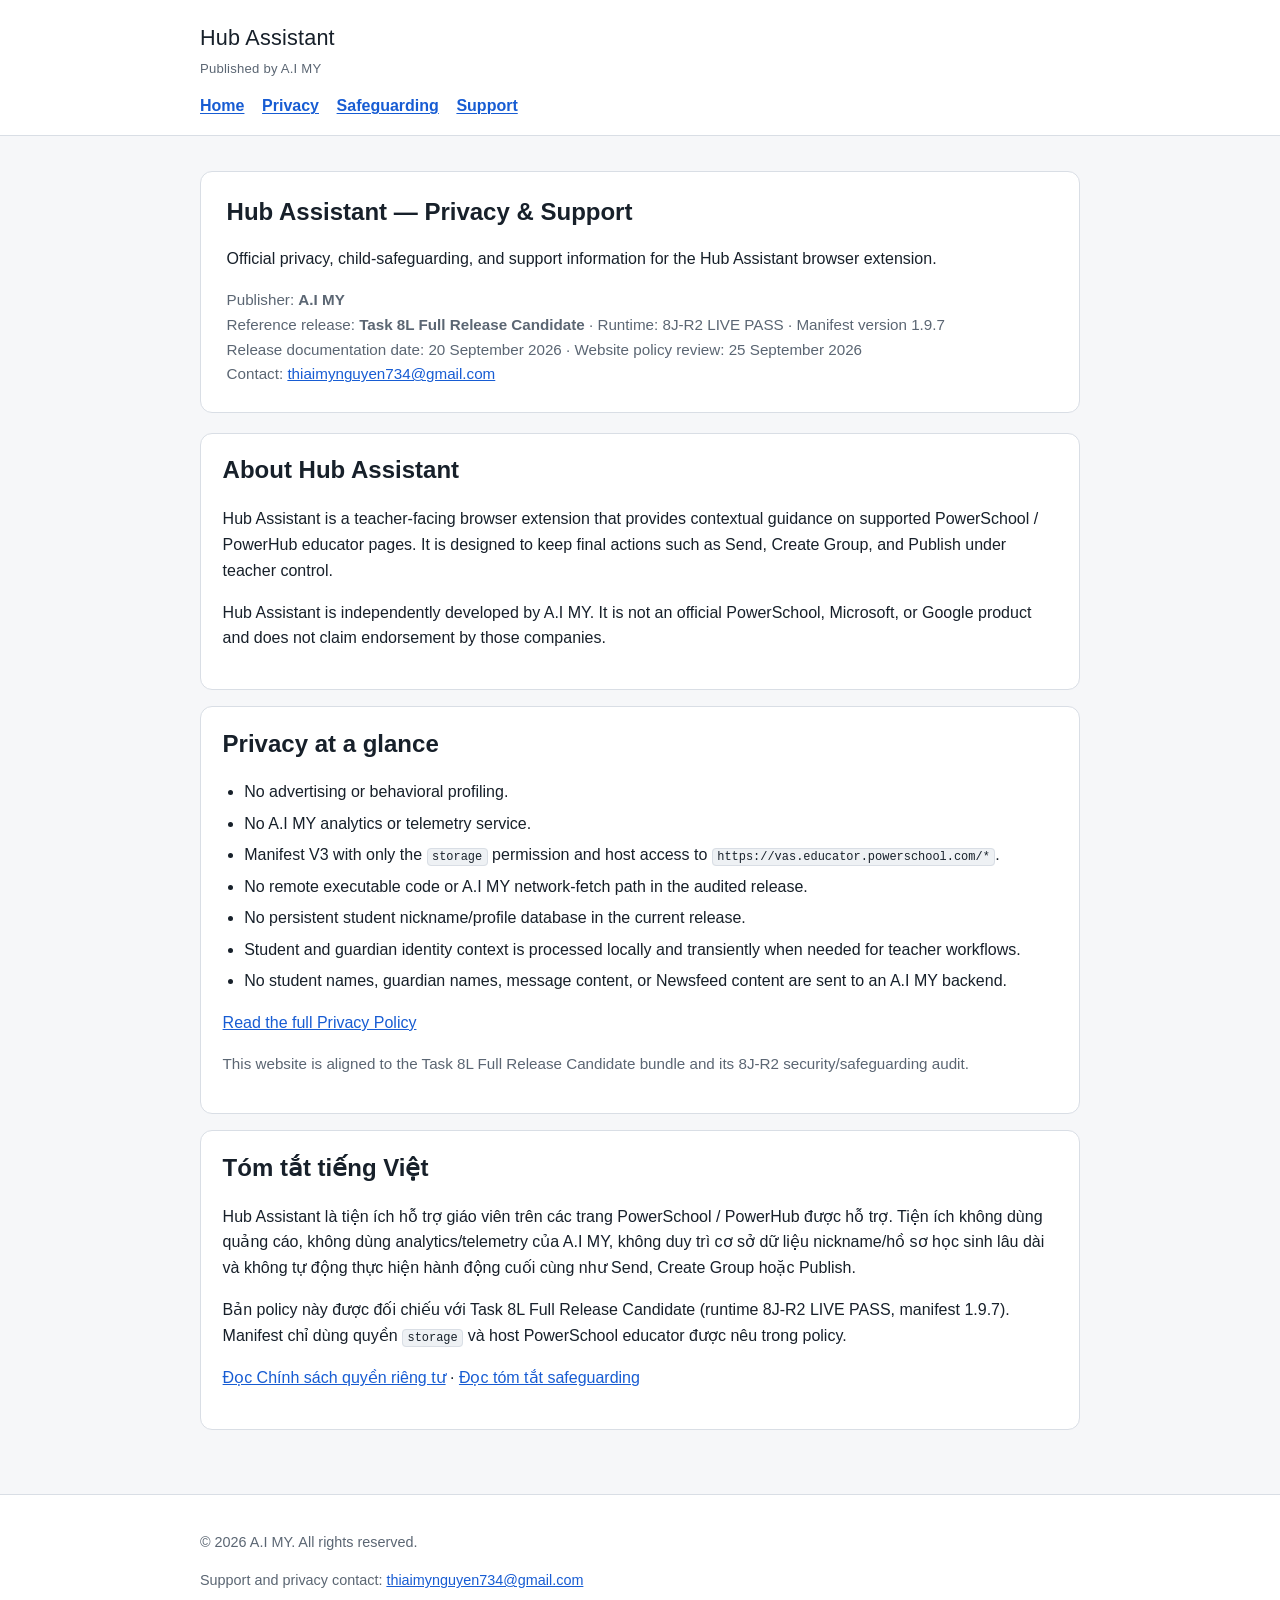
==== index.html @ 45eb82b2 "docs: sync policy website with Task 8L release" ====
<!doctype html>
<html lang="en">
<head>
  <meta charset="utf-8">
  <meta name="viewport" content="width=device-width, initial-scale=1">
  <meta name="description" content="Privacy, safeguarding, and support information for Hub Assistant by A.I MY.">
  <title>Hub Assistant — Privacy & Support</title>
  <link rel="stylesheet" href="styles.css">
</head>
<body>
<a class="skip-link" href="#content">Skip to content</a>
<header>
  <div class="header-inner">
    <p class="brand">Hub Assistant <small>Published by A.I MY</small></p>
    <nav aria-label="Primary navigation">
      <a href="index.html" aria-current="page">Home</a>
      <a href="privacy.html">Privacy</a>
      <a href="safeguarding.html">Safeguarding</a>
      <a href="support.html">Support</a>
    </nav>
  </div>
</header>
<main id="content">
  <section class="hero">
    <h1>Hub Assistant — Privacy & Support</h1>
    <p>Official privacy, child-safeguarding, and support information for the Hub Assistant browser extension.</p>
    <p class="meta">Publisher: <strong>A.I MY</strong><br>Reference release: <strong>Task 8L Full Release Candidate</strong> · Runtime: 8J-R2 LIVE PASS · Manifest version 1.9.7<br>Release documentation date: 20 September 2026 · Website policy review: 25 September 2026<br>Contact: <a href="mailto:thiaimynguyen734@gmail.com">thiaimynguyen734@gmail.com</a></p>
  </section>

  <section class="card">
    <h2>About Hub Assistant</h2>
    <p>Hub Assistant is a teacher-facing browser extension that provides contextual guidance on supported PowerSchool / PowerHub educator pages. It is designed to keep final actions such as Send, Create Group, and Publish under teacher control.</p>
    <p>Hub Assistant is independently developed by A.I MY. It is not an official PowerSchool, Microsoft, or Google product and does not claim endorsement by those companies.</p>
  </section>

  <section class="card">
    <h2>Privacy at a glance</h2>
    <ul>
      <li>No advertising or behavioral profiling.</li>
      <li>No A.I MY analytics or telemetry service.</li>
      <li>Manifest V3 with only the <code>storage</code> permission and host access to <code>https://vas.educator.powerschool.com/*</code>.</li>
      <li>No remote executable code or A.I MY network-fetch path in the audited release.</li>
      <li>No persistent student nickname/profile database in the current release.</li>
      <li>Student and guardian identity context is processed locally and transiently when needed for teacher workflows.</li>
      <li>No student names, guardian names, message content, or Newsfeed content are sent to an A.I MY backend.</li>
    </ul>
    <p><a href="privacy.html">Read the full Privacy Policy</a></p>
    <p class="meta">This website is aligned to the Task 8L Full Release Candidate bundle and its 8J-R2 security/safeguarding audit.</p>
  </section>

  <section class="card" lang="vi">
    <h2>Tóm tắt tiếng Việt</h2>
    <p>Hub Assistant là tiện ích hỗ trợ giáo viên trên các trang PowerSchool / PowerHub được hỗ trợ. Tiện ích không dùng quảng cáo, không dùng analytics/telemetry của A.I MY, không duy trì cơ sở dữ liệu nickname/hồ sơ học sinh lâu dài và không tự động thực hiện hành động cuối cùng như Send, Create Group hoặc Publish.</p>
    <p>Bản policy này được đối chiếu với Task 8L Full Release Candidate (runtime 8J-R2 LIVE PASS, manifest 1.9.7). Manifest chỉ dùng quyền <code>storage</code> và host PowerSchool educator được nêu trong policy.</p>
    <p><a href="privacy.html#vi">Đọc Chính sách quyền riêng tư</a> · <a href="safeguarding.html#vi">Đọc tóm tắt safeguarding</a></p>
  </section>
</main>
<footer>
  <div class="footer-inner">
    <p>© 2026 A.I MY. All rights reserved.</p>
    <p>Support and privacy contact: <a href="mailto:thiaimynguyen734@gmail.com">thiaimynguyen734@gmail.com</a></p>
  </div>
</footer>
</body>
</html>
---- styles.css ----
:root {
  color-scheme: light;
  --bg: #f6f7f9;
  --surface: #ffffff;
  --text: #17202a;
  --muted: #5b6673;
  --border: #d9dee5;
  --accent: #175cd3;
  --accent-strong: #0f4db7;
  --notice: #f7f8fa;
  --max: 880px;
}

* { box-sizing: border-box; }

html { scroll-behavior: smooth; }

body {
  margin: 0;
  font-family: Arial, Helvetica, sans-serif;
  background: var(--bg);
  color: var(--text);
  line-height: 1.62;
}

.skip-link {
  position: absolute;
  left: -9999px;
  top: 0;
  background: var(--surface);
  color: var(--accent);
  padding: .75rem 1rem;
  z-index: 10;
}

.skip-link:focus { left: 1rem; top: 1rem; }

header {
  background: var(--surface);
  border-bottom: 1px solid var(--border);
}

.header-inner,
main,
footer .footer-inner {
  width: min(var(--max), calc(100% - 2rem));
  margin: 0 auto;
}

.header-inner { padding: 1.3rem 0 1rem; }

.brand {
  margin: 0;
  font-size: 1.35rem;
  letter-spacing: .01em;
}

.brand small {
  display: block;
  margin-top: .15rem;
  color: var(--muted);
  font-size: .82rem;
  font-weight: 400;
}

nav {
  display: flex;
  flex-wrap: wrap;
  gap: .85rem 1.1rem;
  margin-top: .85rem;
}

nav a, a { color: var(--accent); }
nav a:hover, a:hover { color: var(--accent-strong); }
nav a { font-weight: 600; text-decoration-thickness: .08em; text-underline-offset: .15em; }

main { padding: 2.2rem 0 3rem; }

.hero,
.card,
.notice {
  background: var(--surface);
  border: 1px solid var(--border);
  border-radius: 12px;
}

.hero { padding: 1.6rem; margin-bottom: 1.2rem; }
.hero h1 { margin-top: 0; line-height: 1.2; }
.hero p:last-child { margin-bottom: 0; }

.card { padding: 1.35rem; margin: 1rem 0; }
.card h2, .card h3 { margin-top: 0; }

.notice {
  padding: 1rem 1.1rem;
  margin: 1rem 0;
  background: var(--notice);
}

.meta {
  color: var(--muted);
  font-size: .95rem;
}

h1, h2, h3 { line-height: 1.28; }
h2 { margin-top: 2rem; }
code {
  background: #eef1f4;
  border: 1px solid var(--border);
  border-radius: 4px;
  padding: .08rem .28rem;
  font-size: .92em;
}

ul, ol { padding-left: 1.35rem; }
li + li { margin-top: .35rem; }

.lang-jump {
  display: flex;
  gap: .75rem;
  flex-wrap: wrap;
  margin: .8rem 0 0;
}

.lang-jump a {
  border: 1px solid var(--border);
  border-radius: 999px;
  padding: .35rem .7rem;
  text-decoration: none;
  background: var(--surface);
}

footer {
  border-top: 1px solid var(--border);
  background: var(--surface);
}

.footer-inner {
  padding: 1.4rem 0 2rem;
  color: var(--muted);
  font-size: .9rem;
}

address { font-style: normal; }

@media (max-width: 600px) {
  main { padding-top: 1.35rem; }
  .hero, .card { padding: 1rem; }
  nav { gap: .55rem .8rem; }
}

@media (prefers-reduced-motion: reduce) {
  html { scroll-behavior: auto; }
}
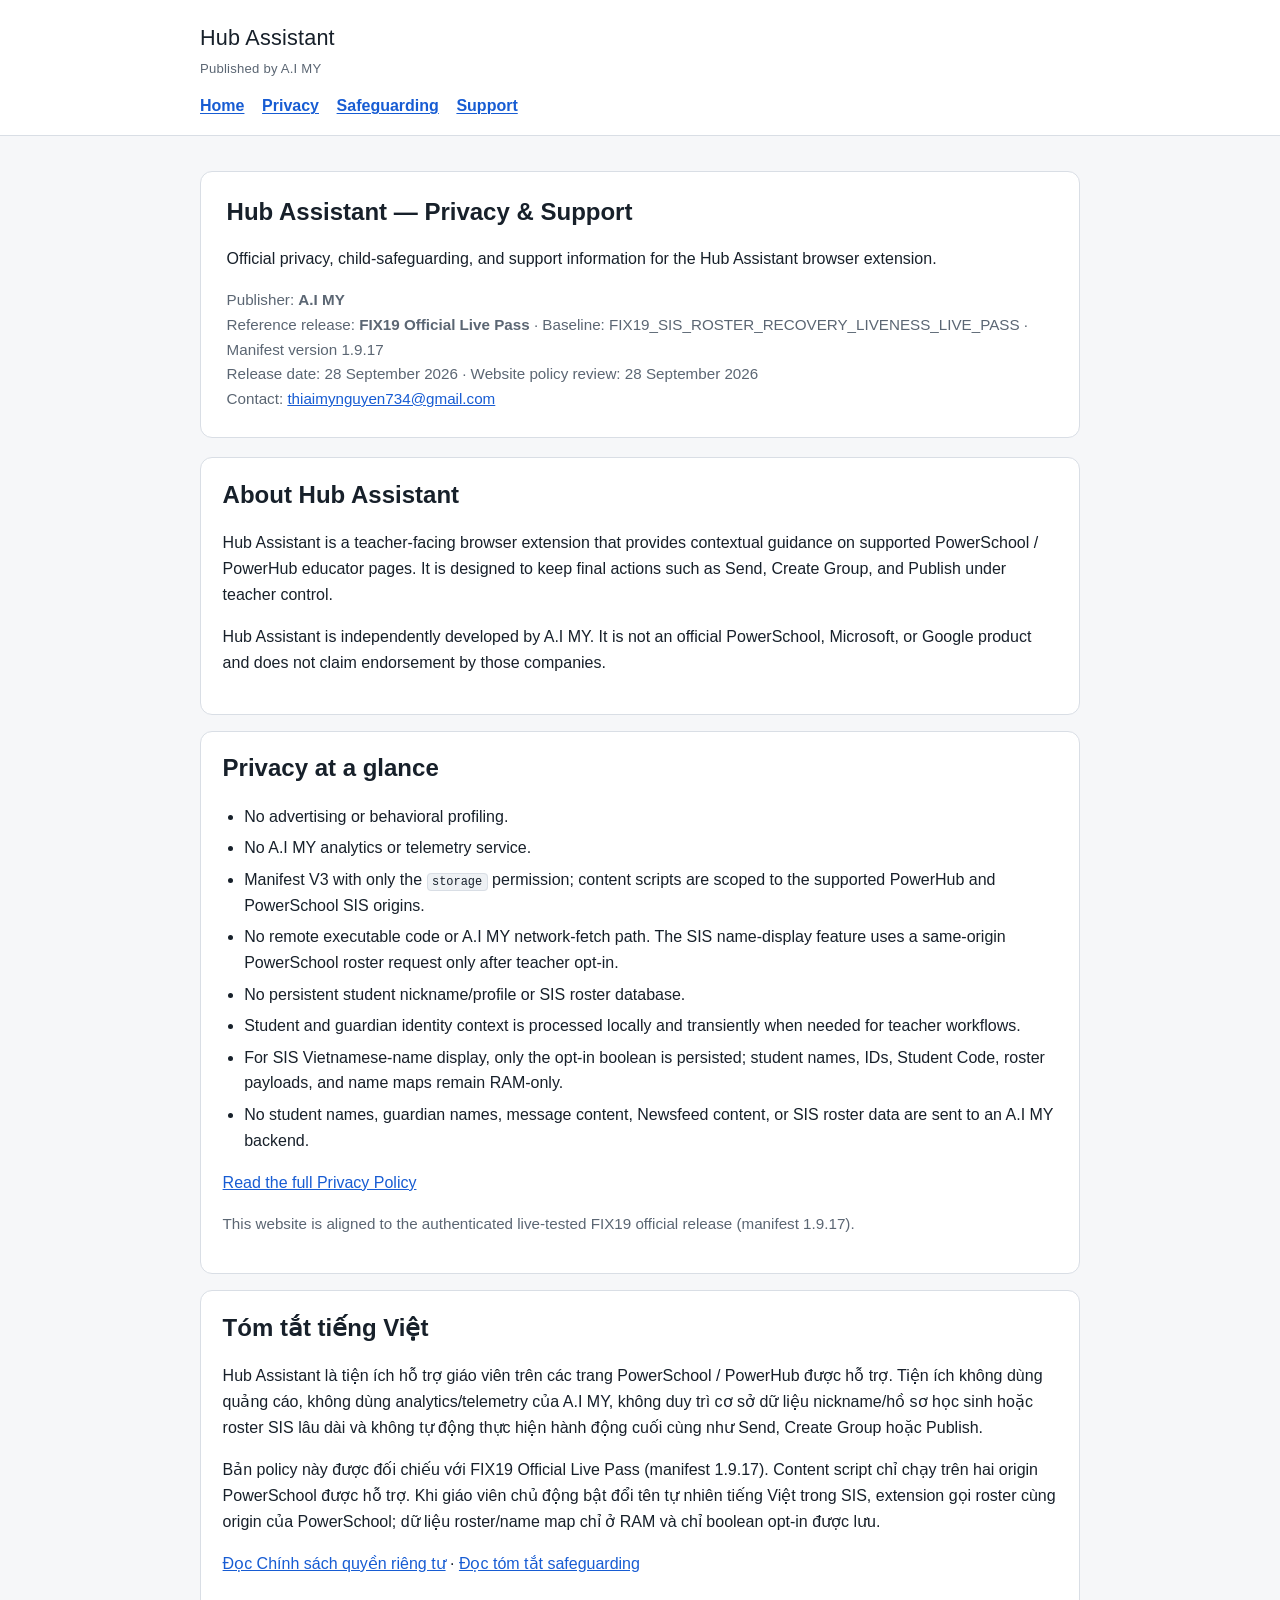
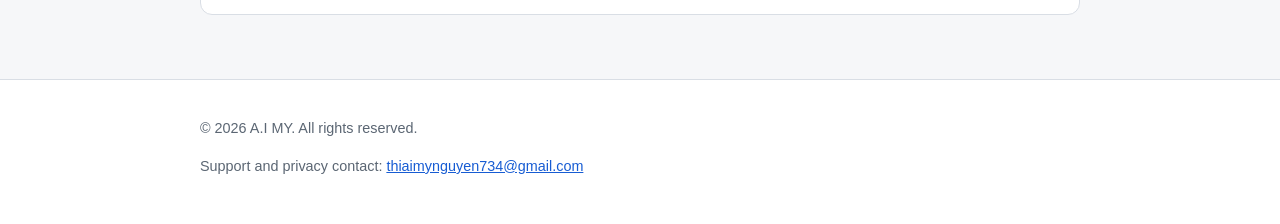
==== commit 5187b031: "docs: sync privacy site with official FIX19 release" ====
--- a/index.html
+++ b/index.html
@@ -24,7 +24,7 @@
   <section class="hero">
     <h1>Hub Assistant — Privacy & Support</h1>
     <p>Official privacy, child-safeguarding, and support information for the Hub Assistant browser extension.</p>
-    <p class="meta">Publisher: <strong>A.I MY</strong><br>Reference release: <strong>Task 8L Full Release Candidate</strong> · Runtime: 8J-R2 LIVE PASS · Manifest version 1.9.7<br>Release documentation date: 20 September 2026 · Website policy review: 25 September 2026<br>Contact: <a href="mailto:thiaimynguyen734@gmail.com">thiaimynguyen734@gmail.com</a></p>
+    <p class="meta">Publisher: <strong>A.I MY</strong><br>Reference release: <strong>FIX19 Official Live Pass</strong> · Baseline: FIX19_SIS_ROSTER_RECOVERY_LIVENESS_LIVE_PASS · Manifest version 1.9.17<br>Release date: 28 September 2026 · Website policy review: 28 September 2026<br>Contact: <a href="mailto:thiaimynguyen734@gmail.com">thiaimynguyen734@gmail.com</a></p>
   </section>
 
   <section class="card">
@@ -38,20 +38,21 @@
     <ul>
       <li>No advertising or behavioral profiling.</li>
       <li>No A.I MY analytics or telemetry service.</li>
-      <li>Manifest V3 with only the <code>storage</code> permission and host access to <code>https://vas.educator.powerschool.com/*</code>.</li>
-      <li>No remote executable code or A.I MY network-fetch path in the audited release.</li>
-      <li>No persistent student nickname/profile database in the current release.</li>
+      <li>Manifest V3 with only the <code>storage</code> permission; content scripts are scoped to the supported PowerHub and PowerSchool SIS origins.</li>
+      <li>No remote executable code or A.I MY network-fetch path. The SIS name-display feature uses a same-origin PowerSchool roster request only after teacher opt-in.</li>
+      <li>No persistent student nickname/profile or SIS roster database.</li>
       <li>Student and guardian identity context is processed locally and transiently when needed for teacher workflows.</li>
-      <li>No student names, guardian names, message content, or Newsfeed content are sent to an A.I MY backend.</li>
+      <li>For SIS Vietnamese-name display, only the opt-in boolean is persisted; student names, IDs, Student Code, roster payloads, and name maps remain RAM-only.</li>
+      <li>No student names, guardian names, message content, Newsfeed content, or SIS roster data are sent to an A.I MY backend.</li>
     </ul>
     <p><a href="privacy.html">Read the full Privacy Policy</a></p>
-    <p class="meta">This website is aligned to the Task 8L Full Release Candidate bundle and its 8J-R2 security/safeguarding audit.</p>
+    <p class="meta">This website is aligned to the authenticated live-tested FIX19 official release (manifest 1.9.17).</p>
   </section>
 
   <section class="card" lang="vi">
     <h2>Tóm tắt tiếng Việt</h2>
-    <p>Hub Assistant là tiện ích hỗ trợ giáo viên trên các trang PowerSchool / PowerHub được hỗ trợ. Tiện ích không dùng quảng cáo, không dùng analytics/telemetry của A.I MY, không duy trì cơ sở dữ liệu nickname/hồ sơ học sinh lâu dài và không tự động thực hiện hành động cuối cùng như Send, Create Group hoặc Publish.</p>
-    <p>Bản policy này được đối chiếu với Task 8L Full Release Candidate (runtime 8J-R2 LIVE PASS, manifest 1.9.7). Manifest chỉ dùng quyền <code>storage</code> và host PowerSchool educator được nêu trong policy.</p>
+    <p>Hub Assistant là tiện ích hỗ trợ giáo viên trên các trang PowerSchool / PowerHub được hỗ trợ. Tiện ích không dùng quảng cáo, không dùng analytics/telemetry của A.I MY, không duy trì cơ sở dữ liệu nickname/hồ sơ học sinh hoặc roster SIS lâu dài và không tự động thực hiện hành động cuối cùng như Send, Create Group hoặc Publish.</p>
+    <p>Bản policy này được đối chiếu với FIX19 Official Live Pass (manifest 1.9.17). Content script chỉ chạy trên hai origin PowerSchool được hỗ trợ. Khi giáo viên chủ động bật đổi tên tự nhiên tiếng Việt trong SIS, extension gọi roster cùng origin của PowerSchool; dữ liệu roster/name map chỉ ở RAM và chỉ boolean opt-in được lưu.</p>
     <p><a href="privacy.html#vi">Đọc Chính sách quyền riêng tư</a> · <a href="safeguarding.html#vi">Đọc tóm tắt safeguarding</a></p>
   </section>
 </main>
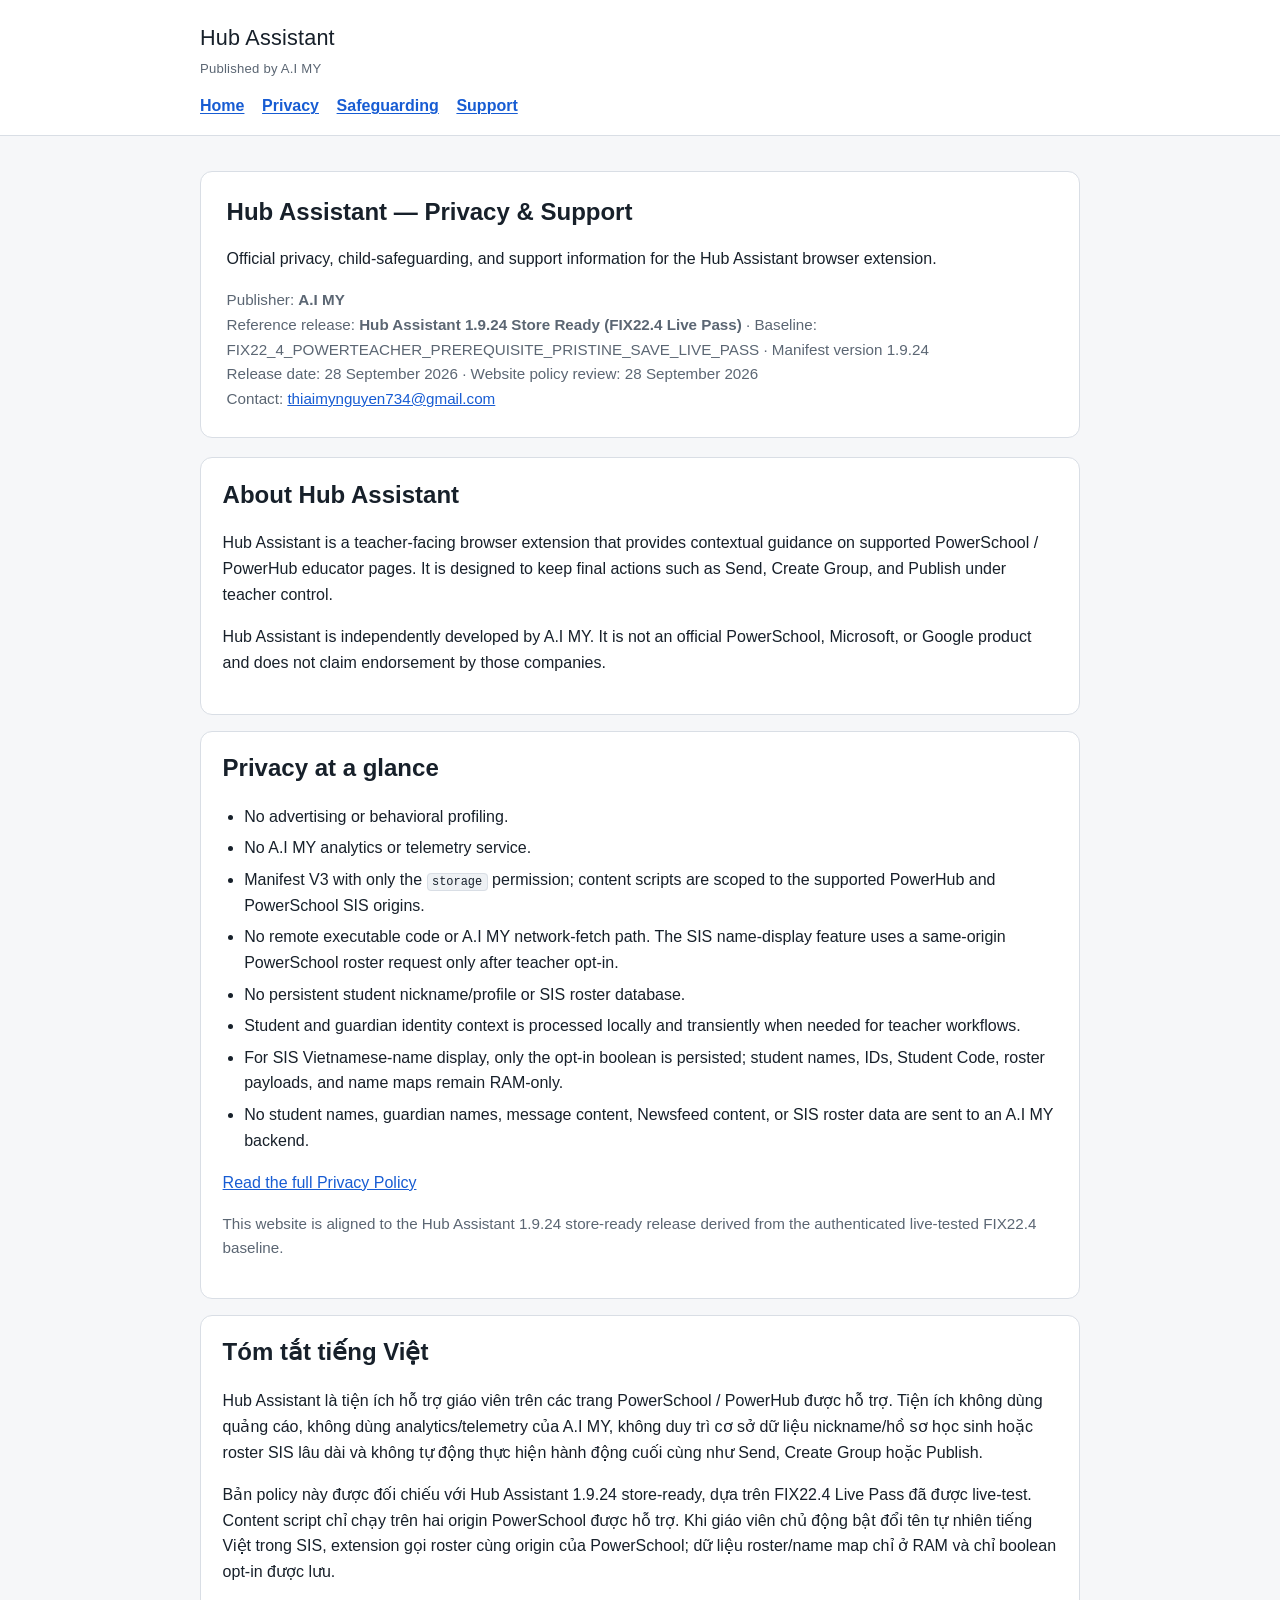
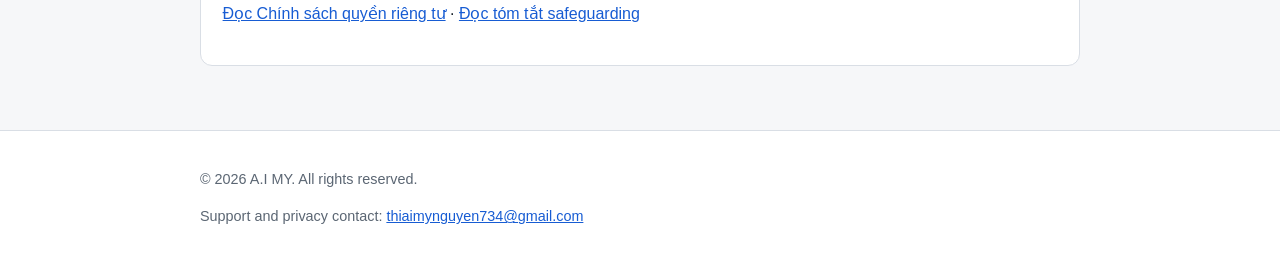
==== commit 4c0d659e: "docs: align homepage with Hub Assistant 1.9.24" ====
--- a/index.html
+++ b/index.html
@@ -24,7 +24,7 @@
   <section class="hero">
     <h1>Hub Assistant — Privacy & Support</h1>
     <p>Official privacy, child-safeguarding, and support information for the Hub Assistant browser extension.</p>
-    <p class="meta">Publisher: <strong>A.I MY</strong><br>Reference release: <strong>FIX19 Official Live Pass</strong> · Baseline: FIX19_SIS_ROSTER_RECOVERY_LIVENESS_LIVE_PASS · Manifest version 1.9.17<br>Release date: 28 September 2026 · Website policy review: 28 September 2026<br>Contact: <a href="mailto:thiaimynguyen734@gmail.com">thiaimynguyen734@gmail.com</a></p>
+    <p class="meta">Publisher: <strong>A.I MY</strong><br>Reference release: <strong>Hub Assistant 1.9.24 Store Ready (FIX22.4 Live Pass)</strong> · Baseline: FIX22_4_POWERTEACHER_PREREQUISITE_PRISTINE_SAVE_LIVE_PASS · Manifest version 1.9.24<br>Release date: 28 September 2026 · Website policy review: 28 September 2026<br>Contact: <a href="mailto:thiaimynguyen734@gmail.com">thiaimynguyen734@gmail.com</a></p>
   </section>
 
   <section class="card">
@@ -46,13 +46,13 @@
       <li>No student names, guardian names, message content, Newsfeed content, or SIS roster data are sent to an A.I MY backend.</li>
     </ul>
     <p><a href="privacy.html">Read the full Privacy Policy</a></p>
-    <p class="meta">This website is aligned to the authenticated live-tested FIX19 official release (manifest 1.9.17).</p>
+    <p class="meta">This website is aligned to the Hub Assistant 1.9.24 store-ready release derived from the authenticated live-tested FIX22.4 baseline.</p>
   </section>
 
   <section class="card" lang="vi">
     <h2>Tóm tắt tiếng Việt</h2>
     <p>Hub Assistant là tiện ích hỗ trợ giáo viên trên các trang PowerSchool / PowerHub được hỗ trợ. Tiện ích không dùng quảng cáo, không dùng analytics/telemetry của A.I MY, không duy trì cơ sở dữ liệu nickname/hồ sơ học sinh hoặc roster SIS lâu dài và không tự động thực hiện hành động cuối cùng như Send, Create Group hoặc Publish.</p>
-    <p>Bản policy này được đối chiếu với FIX19 Official Live Pass (manifest 1.9.17). Content script chỉ chạy trên hai origin PowerSchool được hỗ trợ. Khi giáo viên chủ động bật đổi tên tự nhiên tiếng Việt trong SIS, extension gọi roster cùng origin của PowerSchool; dữ liệu roster/name map chỉ ở RAM và chỉ boolean opt-in được lưu.</p>
+    <p>Bản policy này được đối chiếu với Hub Assistant 1.9.24 store-ready, dựa trên FIX22.4 Live Pass đã được live-test. Content script chỉ chạy trên hai origin PowerSchool được hỗ trợ. Khi giáo viên chủ động bật đổi tên tự nhiên tiếng Việt trong SIS, extension gọi roster cùng origin của PowerSchool; dữ liệu roster/name map chỉ ở RAM và chỉ boolean opt-in được lưu.</p>
     <p><a href="privacy.html#vi">Đọc Chính sách quyền riêng tư</a> · <a href="safeguarding.html#vi">Đọc tóm tắt safeguarding</a></p>
   </section>
 </main>
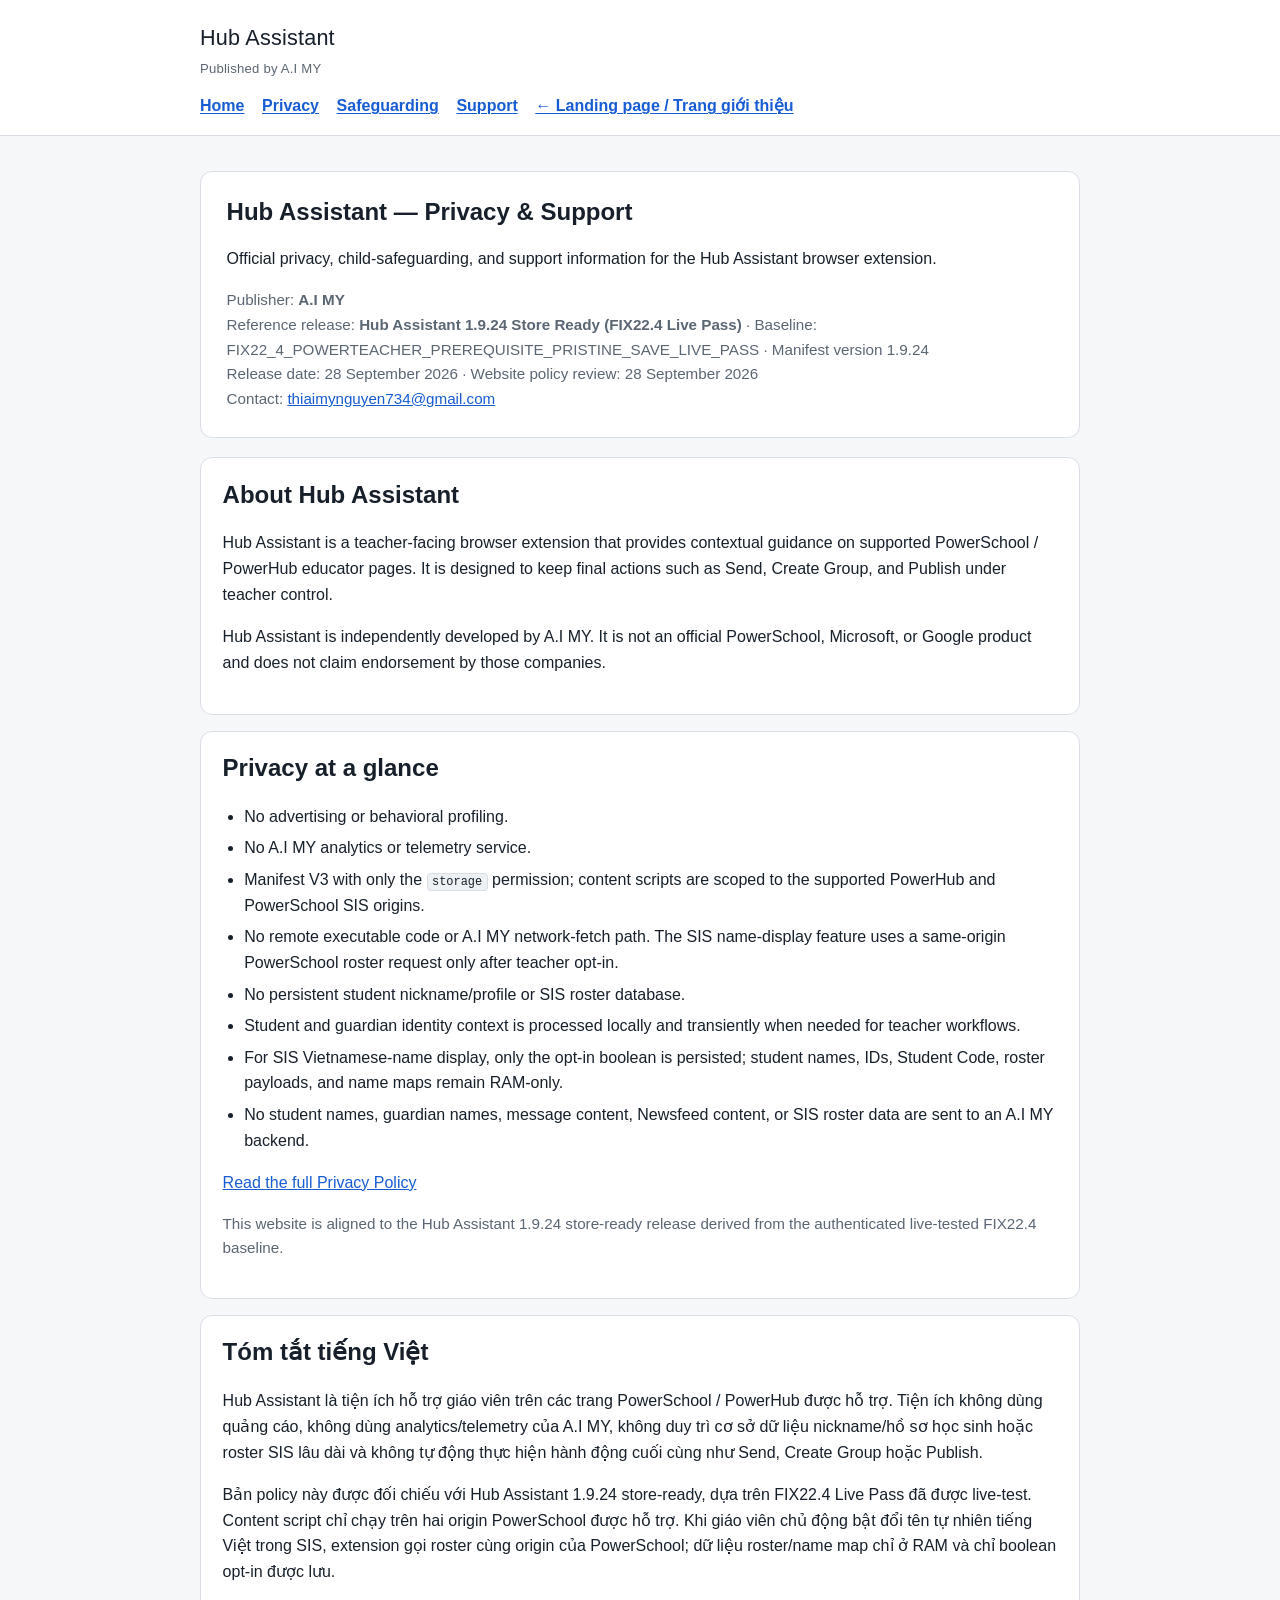
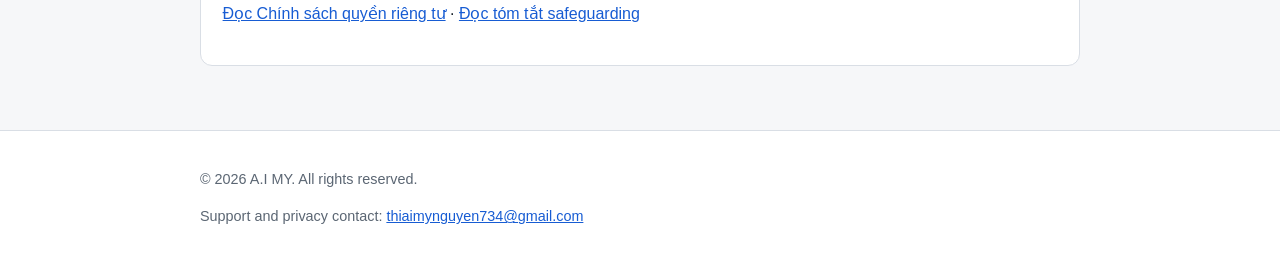
==== commit e8d42231: "Add landing-page return link to privacy and support pages" ====
--- a/index.html
+++ b/index.html
@@ -17,6 +17,7 @@
       <a href="privacy.html">Privacy</a>
       <a href="safeguarding.html">Safeguarding</a>
       <a href="support.html">Support</a>
+      <a href="https://aimy-hubassistant-landingpage.netlify.app/">← Landing page <span lang="vi">/ Trang giới thiệu</span></a>
     </nav>
   </div>
 </header>
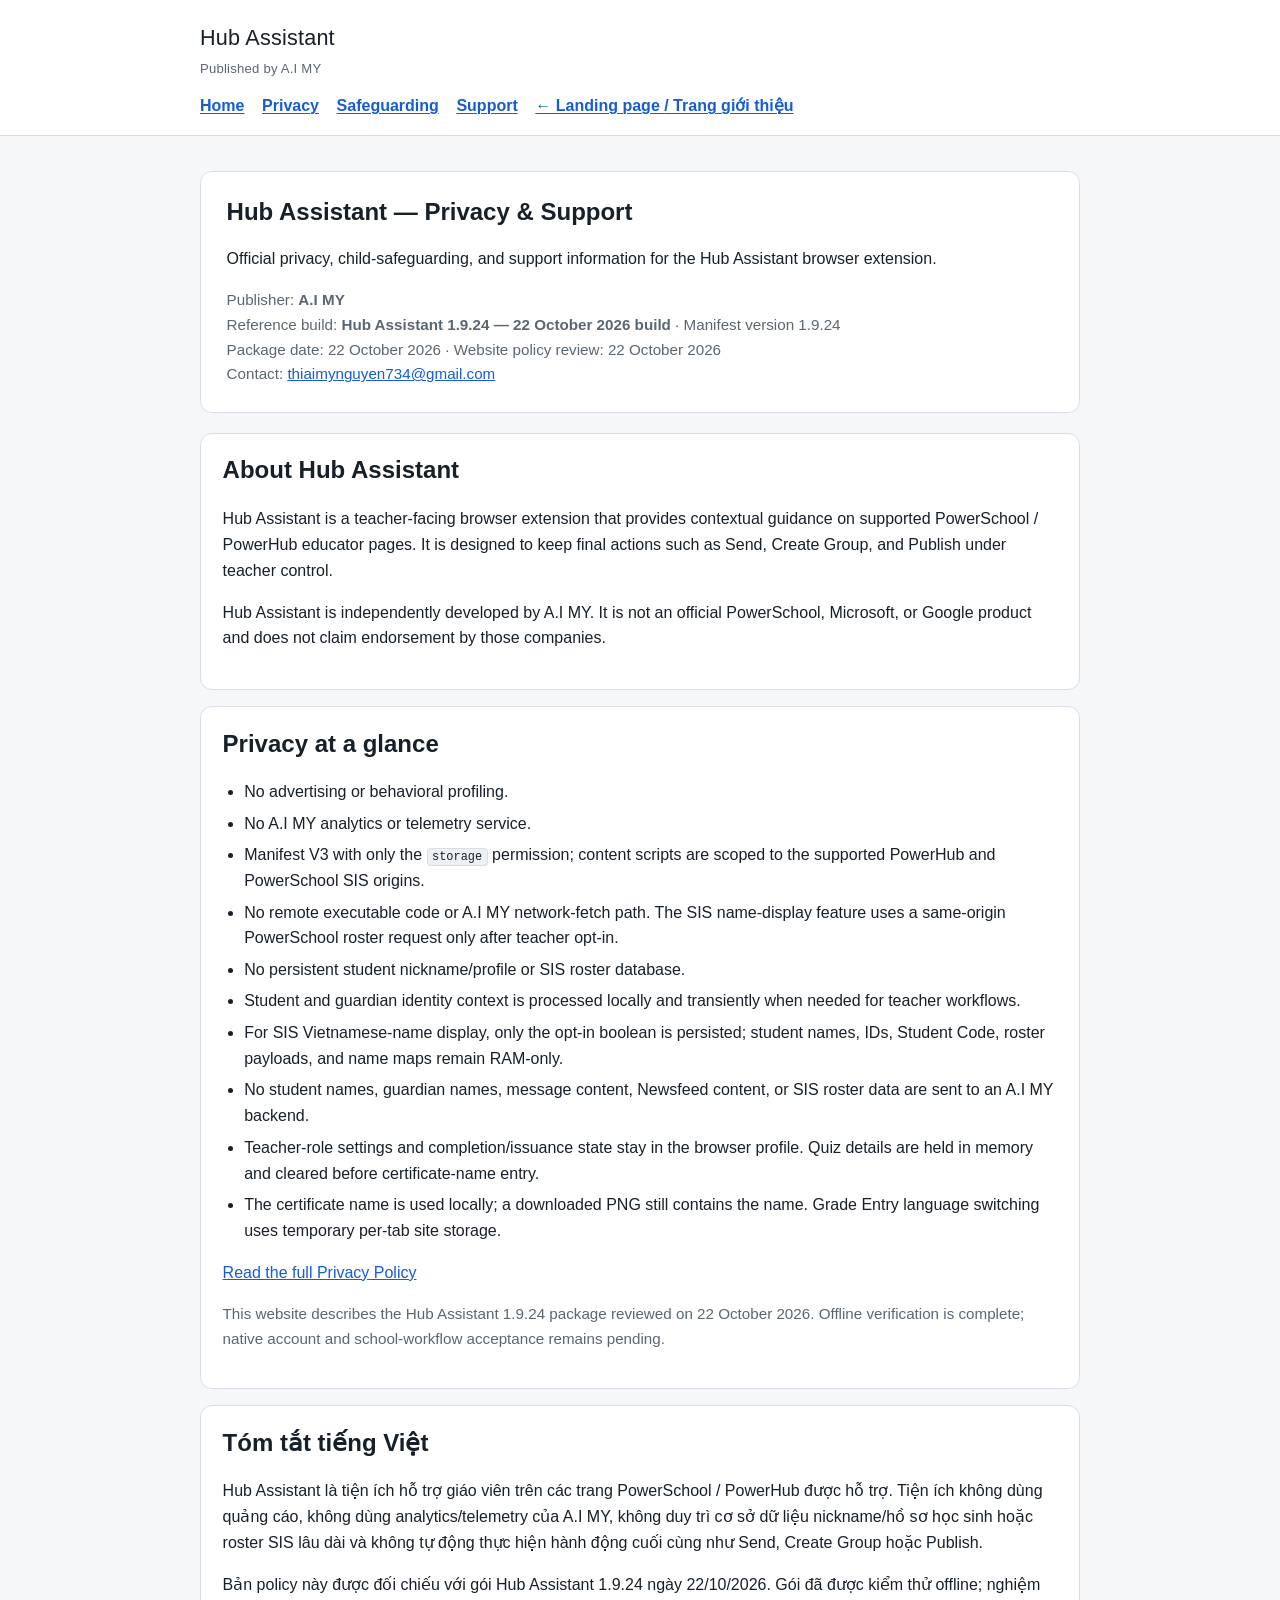
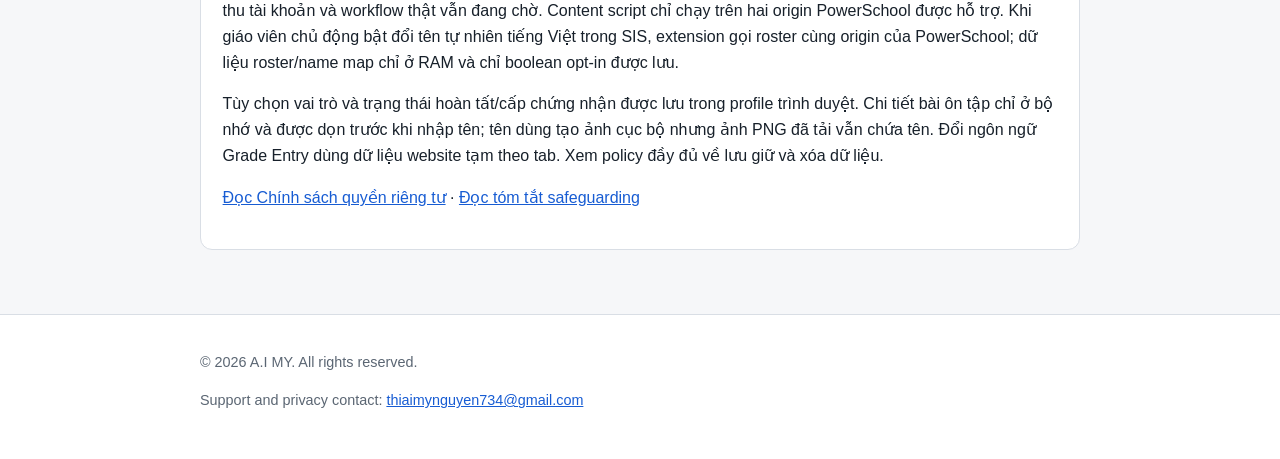
==== commit ad2a9431: "Sync privacy disclosures with 22 October 2026 Hub Assistant package" ====
--- a/index.html
+++ b/index.html
@@ -25,7 +25,7 @@
   <section class="hero">
     <h1>Hub Assistant — Privacy & Support</h1>
     <p>Official privacy, child-safeguarding, and support information for the Hub Assistant browser extension.</p>
-    <p class="meta">Publisher: <strong>A.I MY</strong><br>Reference release: <strong>Hub Assistant 1.9.24 Store Ready (FIX22.4 Live Pass)</strong> · Baseline: FIX22_4_POWERTEACHER_PREREQUISITE_PRISTINE_SAVE_LIVE_PASS · Manifest version 1.9.24<br>Release date: 28 September 2026 · Website policy review: 28 September 2026<br>Contact: <a href="mailto:thiaimynguyen734@gmail.com">thiaimynguyen734@gmail.com</a></p>
+    <p class="meta">Publisher: <strong>A.I MY</strong><br>Reference build: <strong>Hub Assistant 1.9.24 — 22 October 2026 build</strong> · Manifest version 1.9.24<br>Package date: 22 October 2026 · Website policy review: 22 October 2026<br>Contact: <a href="mailto:thiaimynguyen734@gmail.com">thiaimynguyen734@gmail.com</a></p>
   </section>
 
   <section class="card">
@@ -45,15 +45,18 @@
       <li>Student and guardian identity context is processed locally and transiently when needed for teacher workflows.</li>
       <li>For SIS Vietnamese-name display, only the opt-in boolean is persisted; student names, IDs, Student Code, roster payloads, and name maps remain RAM-only.</li>
       <li>No student names, guardian names, message content, Newsfeed content, or SIS roster data are sent to an A.I MY backend.</li>
+      <li>Teacher-role settings and completion/issuance state stay in the browser profile. Quiz details are held in memory and cleared before certificate-name entry.</li>
+      <li>The certificate name is used locally; a downloaded PNG still contains the name. Grade Entry language switching uses temporary per-tab site storage.</li>
     </ul>
     <p><a href="privacy.html">Read the full Privacy Policy</a></p>
-    <p class="meta">This website is aligned to the Hub Assistant 1.9.24 store-ready release derived from the authenticated live-tested FIX22.4 baseline.</p>
+    <p class="meta">This website describes the Hub Assistant 1.9.24 package reviewed on 22 October 2026. Offline verification is complete; native account and school-workflow acceptance remains pending.</p>
   </section>
 
   <section class="card" lang="vi">
     <h2>Tóm tắt tiếng Việt</h2>
     <p>Hub Assistant là tiện ích hỗ trợ giáo viên trên các trang PowerSchool / PowerHub được hỗ trợ. Tiện ích không dùng quảng cáo, không dùng analytics/telemetry của A.I MY, không duy trì cơ sở dữ liệu nickname/hồ sơ học sinh hoặc roster SIS lâu dài và không tự động thực hiện hành động cuối cùng như Send, Create Group hoặc Publish.</p>
-    <p>Bản policy này được đối chiếu với Hub Assistant 1.9.24 store-ready, dựa trên FIX22.4 Live Pass đã được live-test. Content script chỉ chạy trên hai origin PowerSchool được hỗ trợ. Khi giáo viên chủ động bật đổi tên tự nhiên tiếng Việt trong SIS, extension gọi roster cùng origin của PowerSchool; dữ liệu roster/name map chỉ ở RAM và chỉ boolean opt-in được lưu.</p>
+    <p>Bản policy này được đối chiếu với gói Hub Assistant 1.9.24 ngày 22/10/2026. Gói đã được kiểm thử offline; nghiệm thu tài khoản và workflow thật vẫn đang chờ. Content script chỉ chạy trên hai origin PowerSchool được hỗ trợ. Khi giáo viên chủ động bật đổi tên tự nhiên tiếng Việt trong SIS, extension gọi roster cùng origin của PowerSchool; dữ liệu roster/name map chỉ ở RAM và chỉ boolean opt-in được lưu.</p>
+    <p>Tùy chọn vai trò và trạng thái hoàn tất/cấp chứng nhận được lưu trong profile trình duyệt. Chi tiết bài ôn tập chỉ ở bộ nhớ và được dọn trước khi nhập tên; tên dùng tạo ảnh cục bộ nhưng ảnh PNG đã tải vẫn chứa tên. Đổi ngôn ngữ Grade Entry dùng dữ liệu website tạm theo tab. Xem policy đầy đủ về lưu giữ và xóa dữ liệu.</p>
     <p><a href="privacy.html#vi">Đọc Chính sách quyền riêng tư</a> · <a href="safeguarding.html#vi">Đọc tóm tắt safeguarding</a></p>
   </section>
 </main>
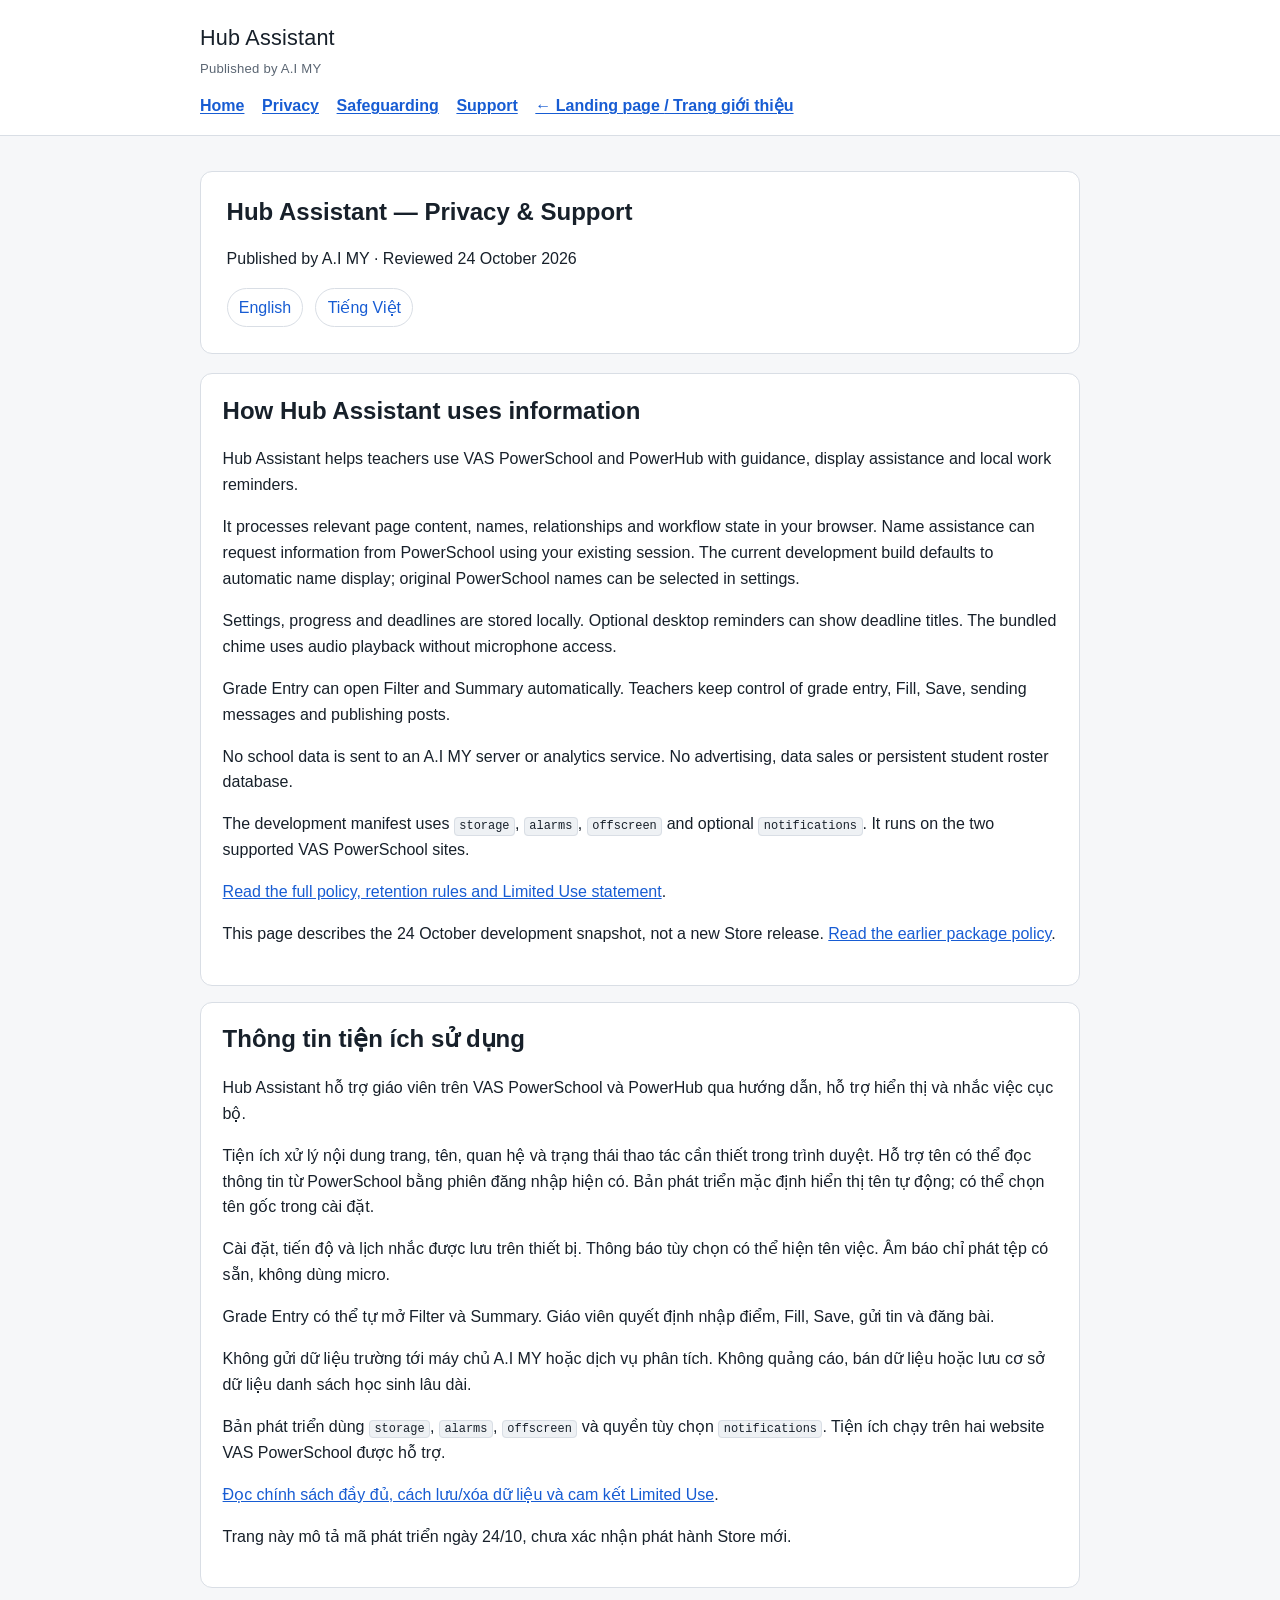
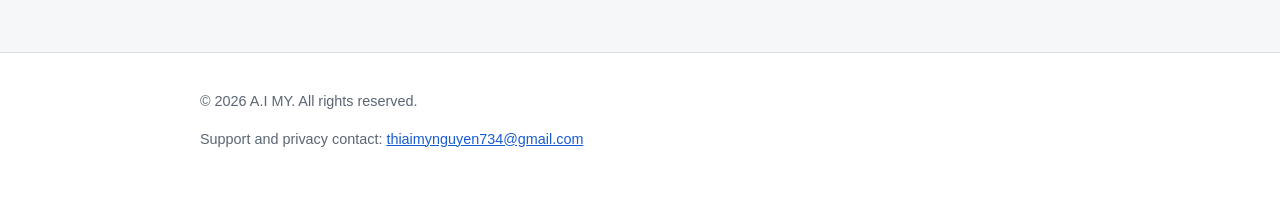
==== commit f4d908e9: "Align EN/VI privacy with October 24 development permissions and data handling" ====
--- a/index.html
+++ b/index.html
@@ -22,42 +22,28 @@
   </div>
 </header>
 <main id="content">
-  <section class="hero">
-    <h1>Hub Assistant — Privacy & Support</h1>
-    <p>Official privacy, child-safeguarding, and support information for the Hub Assistant browser extension.</p>
-    <p class="meta">Publisher: <strong>A.I MY</strong><br>Reference build: <strong>Hub Assistant 1.9.24 — 22 October 2026 build</strong> · Manifest version 1.9.24<br>Package date: 22 October 2026 · Website policy review: 22 October 2026<br>Contact: <a href="mailto:thiaimynguyen734@gmail.com">thiaimynguyen734@gmail.com</a></p>
+  <section class="hero"><h1>Hub Assistant — Privacy &amp; Support</h1><p>Published by A.I MY · Reviewed 24 October 2026</p><div class="lang-jump"><a href="#en">English</a><a href="#vi">Tiếng Việt</a></div></section>
+  <section id="en" class="card" lang="en">
+    <h2>How Hub Assistant uses information</h2>
+    <p>Hub Assistant helps teachers use VAS PowerSchool and PowerHub with guidance, display assistance and local work reminders.</p>
+    <p>It processes relevant page content, names, relationships and workflow state in your browser. Name assistance can request information from PowerSchool using your existing session. The current development build defaults to automatic name display; original PowerSchool names can be selected in settings.</p>
+    <p>Settings, progress and deadlines are stored locally. Optional desktop reminders can show deadline titles. The bundled chime uses audio playback without microphone access.</p>
+    <p>Grade Entry can open Filter and Summary automatically. Teachers keep control of grade entry, Fill, Save, sending messages and publishing posts.</p>
+    <p>No school data is sent to an A.I MY server or analytics service. No advertising, data sales or persistent student roster database.</p>
+    <p>The development manifest uses <code>storage</code>, <code>alarms</code>, <code>offscreen</code> and optional <code>notifications</code>. It runs on the two supported VAS PowerSchool sites.</p>
+    <p><a href="privacy.html#en">Read the full policy, retention rules and Limited Use statement</a>.</p>
+    <p>This page describes the 24 October development snapshot, not a new Store release. <a href="privacy-20261022.html">Read the earlier package policy</a>.</p>
   </section>
-
-  <section class="card">
-    <h2>About Hub Assistant</h2>
-    <p>Hub Assistant is a teacher-facing browser extension that provides contextual guidance on supported PowerSchool / PowerHub educator pages. It is designed to keep final actions such as Send, Create Group, and Publish under teacher control.</p>
-    <p>Hub Assistant is independently developed by A.I MY. It is not an official PowerSchool, Microsoft, or Google product and does not claim endorsement by those companies.</p>
-  </section>
-
-  <section class="card">
-    <h2>Privacy at a glance</h2>
-    <ul>
-      <li>No advertising or behavioral profiling.</li>
-      <li>No A.I MY analytics or telemetry service.</li>
-      <li>Manifest V3 with only the <code>storage</code> permission; content scripts are scoped to the supported PowerHub and PowerSchool SIS origins.</li>
-      <li>No remote executable code or A.I MY network-fetch path. The SIS name-display feature uses a same-origin PowerSchool roster request only after teacher opt-in.</li>
-      <li>No persistent student nickname/profile or SIS roster database.</li>
-      <li>Student and guardian identity context is processed locally and transiently when needed for teacher workflows.</li>
-      <li>For SIS Vietnamese-name display, only the opt-in boolean is persisted; student names, IDs, Student Code, roster payloads, and name maps remain RAM-only.</li>
-      <li>No student names, guardian names, message content, Newsfeed content, or SIS roster data are sent to an A.I MY backend.</li>
-      <li>Teacher-role settings and completion/issuance state stay in the browser profile. Quiz details are held in memory and cleared before certificate-name entry.</li>
-      <li>The certificate name is used locally; a downloaded PNG still contains the name. Grade Entry language switching uses temporary per-tab site storage.</li>
-    </ul>
-    <p><a href="privacy.html">Read the full Privacy Policy</a></p>
-    <p class="meta">This website describes the Hub Assistant 1.9.24 package reviewed on 22 October 2026. Offline verification is complete; native account and school-workflow acceptance remains pending.</p>
-  </section>
-
-  <section class="card" lang="vi">
-    <h2>Tóm tắt tiếng Việt</h2>
-    <p>Hub Assistant là tiện ích hỗ trợ giáo viên trên các trang PowerSchool / PowerHub được hỗ trợ. Tiện ích không dùng quảng cáo, không dùng analytics/telemetry của A.I MY, không duy trì cơ sở dữ liệu nickname/hồ sơ học sinh hoặc roster SIS lâu dài và không tự động thực hiện hành động cuối cùng như Send, Create Group hoặc Publish.</p>
-    <p>Bản policy này được đối chiếu với gói Hub Assistant 1.9.24 ngày 22/10/2026. Gói đã được kiểm thử offline; nghiệm thu tài khoản và workflow thật vẫn đang chờ. Content script chỉ chạy trên hai origin PowerSchool được hỗ trợ. Khi giáo viên chủ động bật đổi tên tự nhiên tiếng Việt trong SIS, extension gọi roster cùng origin của PowerSchool; dữ liệu roster/name map chỉ ở RAM và chỉ boolean opt-in được lưu.</p>
-    <p>Tùy chọn vai trò và trạng thái hoàn tất/cấp chứng nhận được lưu trong profile trình duyệt. Chi tiết bài ôn tập chỉ ở bộ nhớ và được dọn trước khi nhập tên; tên dùng tạo ảnh cục bộ nhưng ảnh PNG đã tải vẫn chứa tên. Đổi ngôn ngữ Grade Entry dùng dữ liệu website tạm theo tab. Xem policy đầy đủ về lưu giữ và xóa dữ liệu.</p>
-    <p><a href="privacy.html#vi">Đọc Chính sách quyền riêng tư</a> · <a href="safeguarding.html#vi">Đọc tóm tắt safeguarding</a></p>
+  <section id="vi" class="card" lang="vi">
+    <h2>Thông tin tiện ích sử dụng</h2>
+    <p>Hub Assistant hỗ trợ giáo viên trên VAS PowerSchool và PowerHub qua hướng dẫn, hỗ trợ hiển thị và nhắc việc cục bộ.</p>
+    <p>Tiện ích xử lý nội dung trang, tên, quan hệ và trạng thái thao tác cần thiết trong trình duyệt. Hỗ trợ tên có thể đọc thông tin từ PowerSchool bằng phiên đăng nhập hiện có. Bản phát triển mặc định hiển thị tên tự động; có thể chọn tên gốc trong cài đặt.</p>
+    <p>Cài đặt, tiến độ và lịch nhắc được lưu trên thiết bị. Thông báo tùy chọn có thể hiện tên việc. Âm báo chỉ phát tệp có sẵn, không dùng micro.</p>
+    <p>Grade Entry có thể tự mở Filter và Summary. Giáo viên quyết định nhập điểm, Fill, Save, gửi tin và đăng bài.</p>
+    <p>Không gửi dữ liệu trường tới máy chủ A.I MY hoặc dịch vụ phân tích. Không quảng cáo, bán dữ liệu hoặc lưu cơ sở dữ liệu danh sách học sinh lâu dài.</p>
+    <p>Bản phát triển dùng <code>storage</code>, <code>alarms</code>, <code>offscreen</code> và quyền tùy chọn <code>notifications</code>. Tiện ích chạy trên hai website VAS PowerSchool được hỗ trợ.</p>
+    <p><a href="privacy.html#vi">Đọc chính sách đầy đủ, cách lưu/xóa dữ liệu và cam kết Limited Use</a>.</p>
+    <p>Trang này mô tả mã phát triển ngày 24/10, chưa xác nhận phát hành Store mới.</p>
   </section>
 </main>
 <footer>
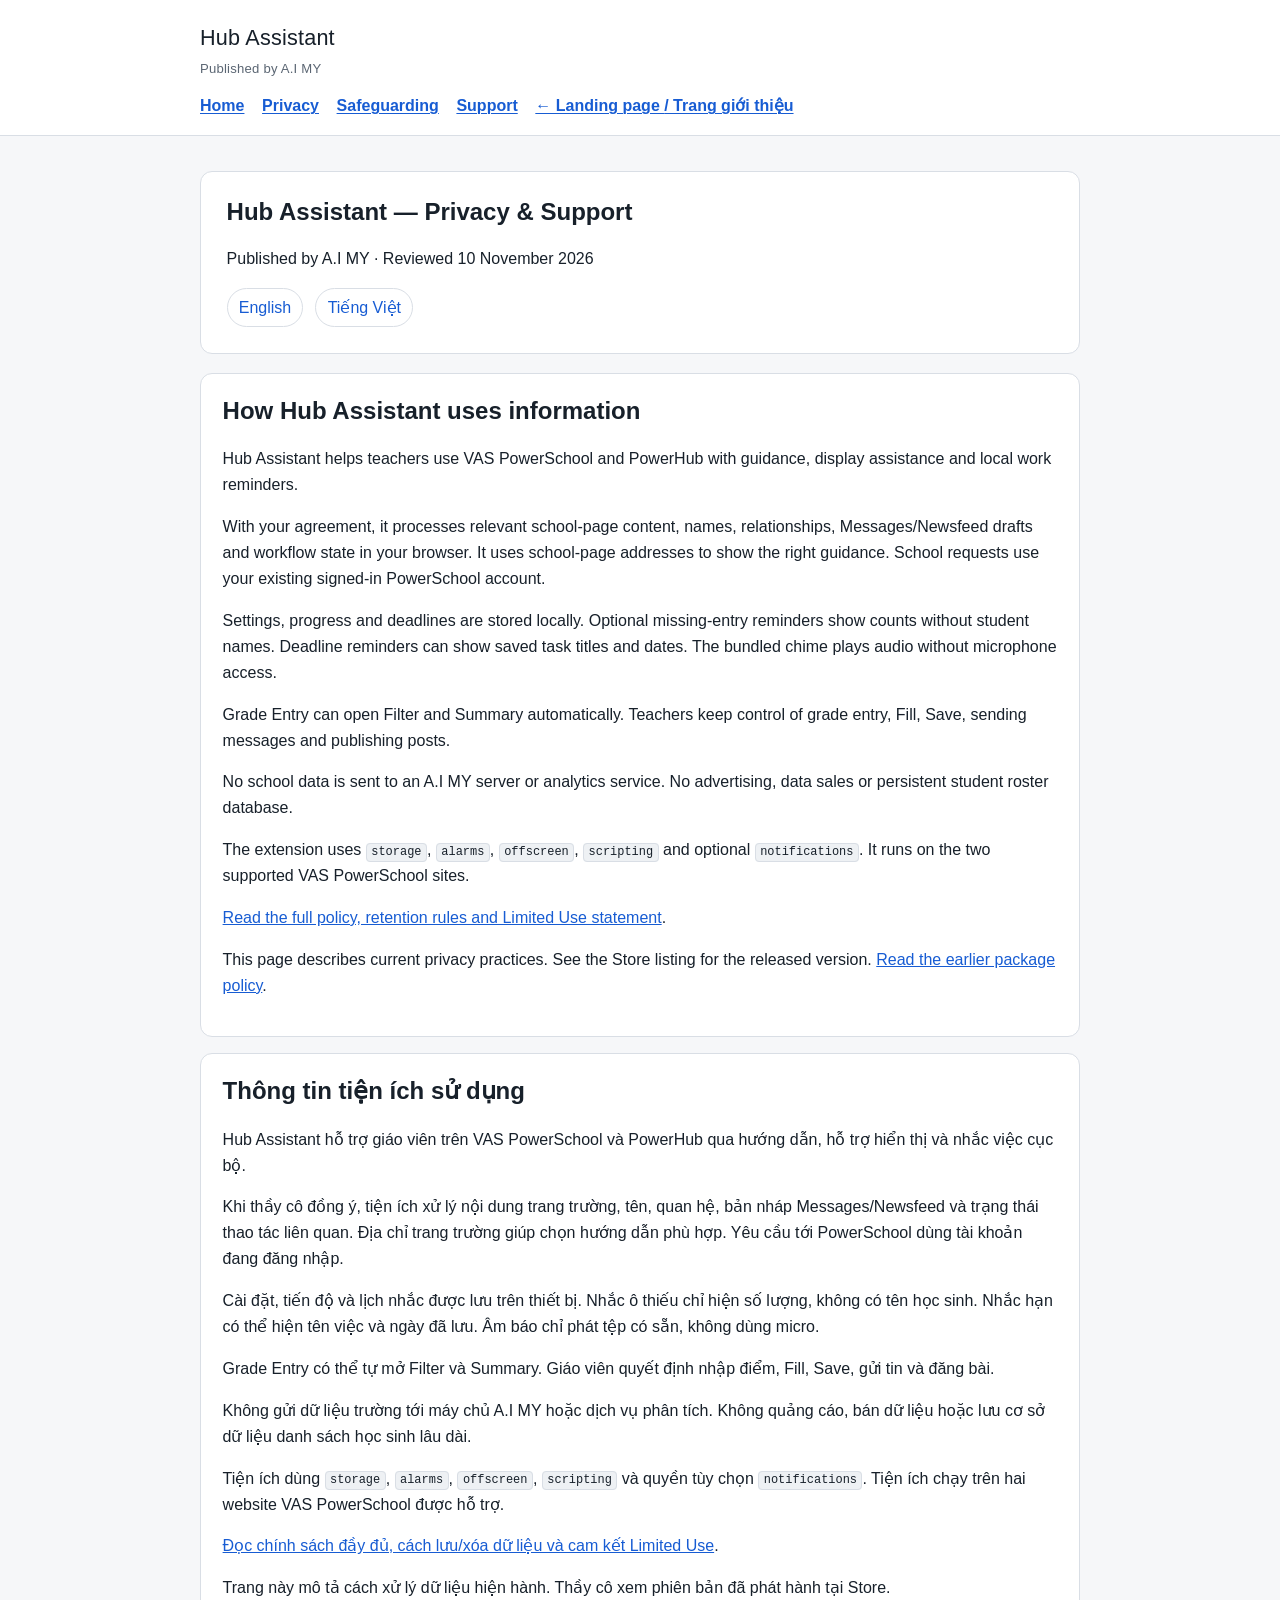
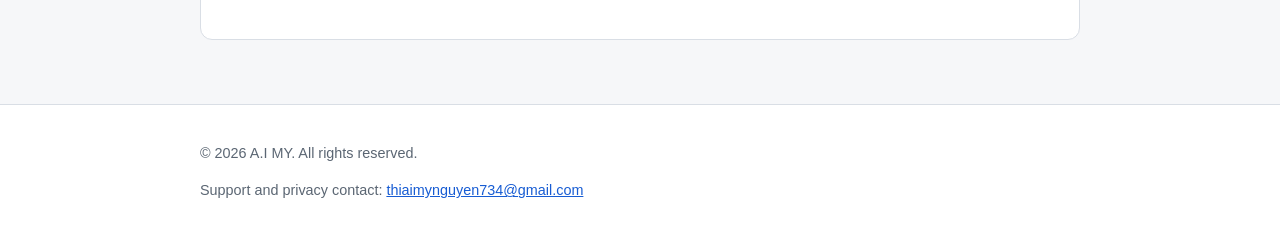
==== commit 6fee5d39: "Align privacy landing page with current permissions and disclosures" ====
--- a/index.html
+++ b/index.html
@@ -22,28 +22,28 @@
   </div>
 </header>
 <main id="content">
-  <section class="hero"><h1>Hub Assistant — Privacy &amp; Support</h1><p>Published by A.I MY · Reviewed 24 October 2026</p><div class="lang-jump"><a href="#en">English</a><a href="#vi">Tiếng Việt</a></div></section>
+  <section class="hero"><h1>Hub Assistant — Privacy &amp; Support</h1><p>Published by A.I MY · Reviewed 10 November 2026</p><div class="lang-jump"><a href="#en">English</a><a href="#vi">Tiếng Việt</a></div></section>
   <section id="en" class="card" lang="en">
     <h2>How Hub Assistant uses information</h2>
     <p>Hub Assistant helps teachers use VAS PowerSchool and PowerHub with guidance, display assistance and local work reminders.</p>
-    <p>It processes relevant page content, names, relationships and workflow state in your browser. Name assistance can request information from PowerSchool using your existing session. The current development build defaults to automatic name display; original PowerSchool names can be selected in settings.</p>
-    <p>Settings, progress and deadlines are stored locally. Optional desktop reminders can show deadline titles. The bundled chime uses audio playback without microphone access.</p>
+    <p>With your agreement, it processes relevant school-page content, names, relationships, Messages/Newsfeed drafts and workflow state in your browser. It uses school-page addresses to show the right guidance. School requests use your existing signed-in PowerSchool account.</p>
+    <p>Settings, progress and deadlines are stored locally. Optional missing-entry reminders show counts without student names. Deadline reminders can show saved task titles and dates. The bundled chime plays audio without microphone access.</p>
     <p>Grade Entry can open Filter and Summary automatically. Teachers keep control of grade entry, Fill, Save, sending messages and publishing posts.</p>
     <p>No school data is sent to an A.I MY server or analytics service. No advertising, data sales or persistent student roster database.</p>
-    <p>The development manifest uses <code>storage</code>, <code>alarms</code>, <code>offscreen</code> and optional <code>notifications</code>. It runs on the two supported VAS PowerSchool sites.</p>
+    <p>The extension uses <code>storage</code>, <code>alarms</code>, <code>offscreen</code>, <code>scripting</code> and optional <code>notifications</code>. It runs on the two supported VAS PowerSchool sites.</p>
     <p><a href="privacy.html#en">Read the full policy, retention rules and Limited Use statement</a>.</p>
-    <p>This page describes the 24 October development snapshot, not a new Store release. <a href="privacy-20261022.html">Read the earlier package policy</a>.</p>
+    <p>This page describes current privacy practices. See the Store listing for the released version. <a href="privacy-20261022.html">Read the earlier package policy</a>.</p>
   </section>
   <section id="vi" class="card" lang="vi">
     <h2>Thông tin tiện ích sử dụng</h2>
     <p>Hub Assistant hỗ trợ giáo viên trên VAS PowerSchool và PowerHub qua hướng dẫn, hỗ trợ hiển thị và nhắc việc cục bộ.</p>
-    <p>Tiện ích xử lý nội dung trang, tên, quan hệ và trạng thái thao tác cần thiết trong trình duyệt. Hỗ trợ tên có thể đọc thông tin từ PowerSchool bằng phiên đăng nhập hiện có. Bản phát triển mặc định hiển thị tên tự động; có thể chọn tên gốc trong cài đặt.</p>
-    <p>Cài đặt, tiến độ và lịch nhắc được lưu trên thiết bị. Thông báo tùy chọn có thể hiện tên việc. Âm báo chỉ phát tệp có sẵn, không dùng micro.</p>
+    <p>Khi thầy cô đồng ý, tiện ích xử lý nội dung trang trường, tên, quan hệ, bản nháp Messages/Newsfeed và trạng thái thao tác liên quan. Địa chỉ trang trường giúp chọn hướng dẫn phù hợp. Yêu cầu tới PowerSchool dùng tài khoản đang đăng nhập.</p>
+    <p>Cài đặt, tiến độ và lịch nhắc được lưu trên thiết bị. Nhắc ô thiếu chỉ hiện số lượng, không có tên học sinh. Nhắc hạn có thể hiện tên việc và ngày đã lưu. Âm báo chỉ phát tệp có sẵn, không dùng micro.</p>
     <p>Grade Entry có thể tự mở Filter và Summary. Giáo viên quyết định nhập điểm, Fill, Save, gửi tin và đăng bài.</p>
     <p>Không gửi dữ liệu trường tới máy chủ A.I MY hoặc dịch vụ phân tích. Không quảng cáo, bán dữ liệu hoặc lưu cơ sở dữ liệu danh sách học sinh lâu dài.</p>
-    <p>Bản phát triển dùng <code>storage</code>, <code>alarms</code>, <code>offscreen</code> và quyền tùy chọn <code>notifications</code>. Tiện ích chạy trên hai website VAS PowerSchool được hỗ trợ.</p>
+    <p>Tiện ích dùng <code>storage</code>, <code>alarms</code>, <code>offscreen</code>, <code>scripting</code> và quyền tùy chọn <code>notifications</code>. Tiện ích chạy trên hai website VAS PowerSchool được hỗ trợ.</p>
     <p><a href="privacy.html#vi">Đọc chính sách đầy đủ, cách lưu/xóa dữ liệu và cam kết Limited Use</a>.</p>
-    <p>Trang này mô tả mã phát triển ngày 24/10, chưa xác nhận phát hành Store mới.</p>
+    <p>Trang này mô tả cách xử lý dữ liệu hiện hành. Thầy cô xem phiên bản đã phát hành tại Store.</p>
   </section>
 </main>
 <footer>
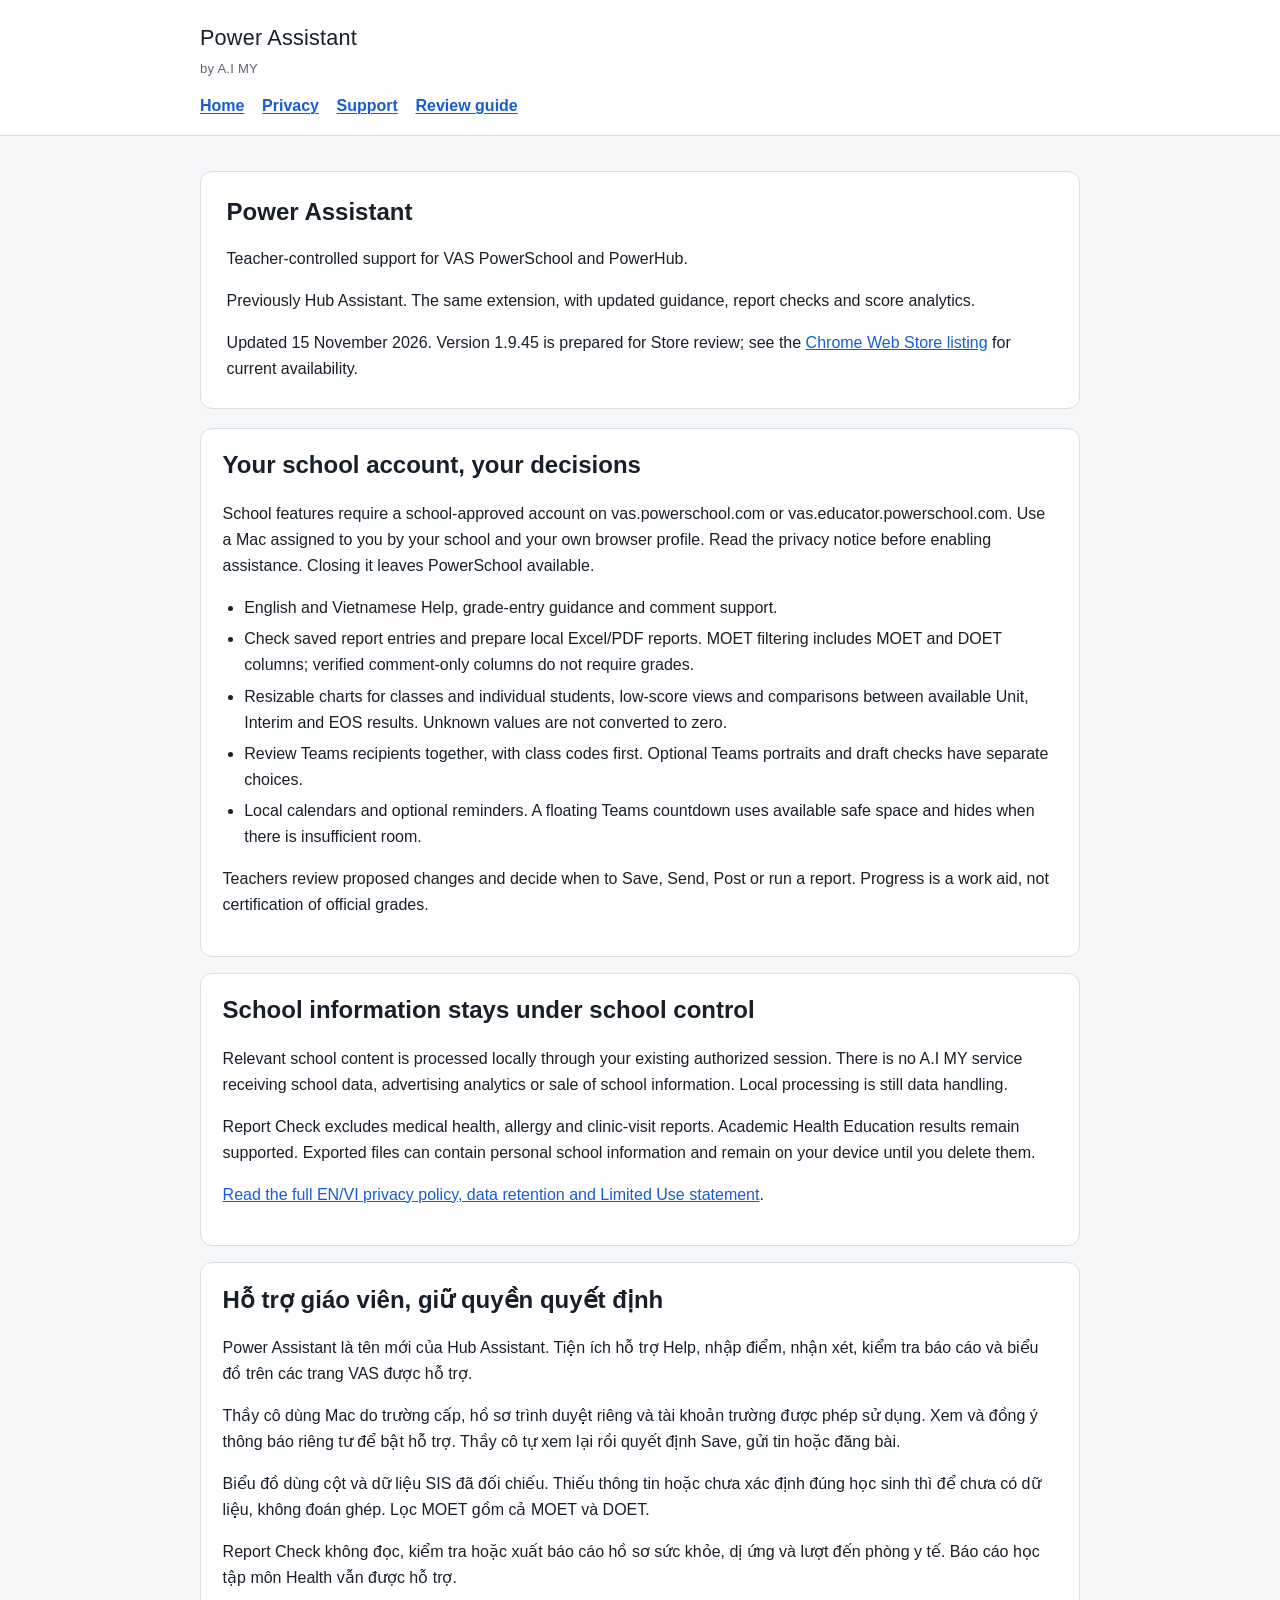
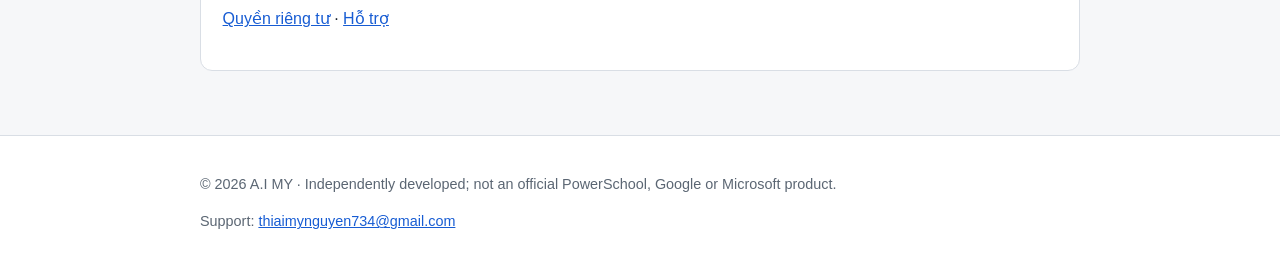
==== commit c9944b1e: "Update Power Assistant overview and support for 1.9.45 review" ====
--- a/index.html
+++ b/index.html
@@ -1,56 +1,4 @@
-<!doctype html>
-<html lang="en">
-<head>
-  <meta charset="utf-8">
-  <meta name="viewport" content="width=device-width, initial-scale=1">
-  <meta name="description" content="Privacy, safeguarding, and support information for Hub Assistant by A.I MY.">
-  <title>Hub Assistant — Privacy & Support</title>
-  <link rel="stylesheet" href="styles.css">
-</head>
-<body>
-<a class="skip-link" href="#content">Skip to content</a>
-<header>
-  <div class="header-inner">
-    <p class="brand">Hub Assistant <small>Published by A.I MY</small></p>
-    <nav aria-label="Primary navigation">
-      <a href="index.html" aria-current="page">Home</a>
-      <a href="privacy.html">Privacy</a>
-      <a href="safeguarding.html">Safeguarding</a>
-      <a href="support.html">Support</a>
-      <a href="https://aimy-hubassistant-landingpage.netlify.app/">← Landing page <span lang="vi">/ Trang giới thiệu</span></a>
-    </nav>
-  </div>
-</header>
-<main id="content">
-  <section class="hero"><h1>Hub Assistant — Privacy &amp; Support</h1><p>Published by A.I MY · Reviewed 10 November 2026</p><div class="lang-jump"><a href="#en">English</a><a href="#vi">Tiếng Việt</a></div></section>
-  <section id="en" class="card" lang="en">
-    <h2>How Hub Assistant uses information</h2>
-    <p>Hub Assistant helps teachers use VAS PowerSchool and PowerHub with guidance, display assistance and local work reminders.</p>
-    <p>With your agreement, it processes relevant school-page content, names, relationships, Messages/Newsfeed drafts and workflow state in your browser. It uses school-page addresses to show the right guidance. School requests use your existing signed-in PowerSchool account.</p>
-    <p>Settings, progress and deadlines are stored locally. Optional missing-entry reminders show counts without student names. Deadline reminders can show saved task titles and dates. The bundled chime plays audio without microphone access.</p>
-    <p>Grade Entry can open Filter and Summary automatically. Teachers keep control of grade entry, Fill, Save, sending messages and publishing posts.</p>
-    <p>No school data is sent to an A.I MY server or analytics service. No advertising, data sales or persistent student roster database.</p>
-    <p>The extension uses <code>storage</code>, <code>alarms</code>, <code>offscreen</code>, <code>scripting</code> and optional <code>notifications</code>. It runs on the two supported VAS PowerSchool sites.</p>
-    <p><a href="privacy.html#en">Read the full policy, retention rules and Limited Use statement</a>.</p>
-    <p>This page describes current privacy practices. See the Store listing for the released version. <a href="privacy-20261022.html">Read the earlier package policy</a>.</p>
-  </section>
-  <section id="vi" class="card" lang="vi">
-    <h2>Thông tin tiện ích sử dụng</h2>
-    <p>Hub Assistant hỗ trợ giáo viên trên VAS PowerSchool và PowerHub qua hướng dẫn, hỗ trợ hiển thị và nhắc việc cục bộ.</p>
-    <p>Khi thầy cô đồng ý, tiện ích xử lý nội dung trang trường, tên, quan hệ, bản nháp Messages/Newsfeed và trạng thái thao tác liên quan. Địa chỉ trang trường giúp chọn hướng dẫn phù hợp. Yêu cầu tới PowerSchool dùng tài khoản đang đăng nhập.</p>
-    <p>Cài đặt, tiến độ và lịch nhắc được lưu trên thiết bị. Nhắc ô thiếu chỉ hiện số lượng, không có tên học sinh. Nhắc hạn có thể hiện tên việc và ngày đã lưu. Âm báo chỉ phát tệp có sẵn, không dùng micro.</p>
-    <p>Grade Entry có thể tự mở Filter và Summary. Giáo viên quyết định nhập điểm, Fill, Save, gửi tin và đăng bài.</p>
-    <p>Không gửi dữ liệu trường tới máy chủ A.I MY hoặc dịch vụ phân tích. Không quảng cáo, bán dữ liệu hoặc lưu cơ sở dữ liệu danh sách học sinh lâu dài.</p>
-    <p>Tiện ích dùng <code>storage</code>, <code>alarms</code>, <code>offscreen</code>, <code>scripting</code> và quyền tùy chọn <code>notifications</code>. Tiện ích chạy trên hai website VAS PowerSchool được hỗ trợ.</p>
-    <p><a href="privacy.html#vi">Đọc chính sách đầy đủ, cách lưu/xóa dữ liệu và cam kết Limited Use</a>.</p>
-    <p>Trang này mô tả cách xử lý dữ liệu hiện hành. Thầy cô xem phiên bản đã phát hành tại Store.</p>
-  </section>
-</main>
-<footer>
-  <div class="footer-inner">
-    <p>© 2026 A.I MY. All rights reserved.</p>
-    <p>Support and privacy contact: <a href="mailto:thiaimynguyen734@gmail.com">thiaimynguyen734@gmail.com</a></p>
-  </div>
-</footer>
-</body>
-</html>+<!doctype html><html lang="en"><head><meta charset="utf-8"><meta name="viewport" content="width=device-width, initial-scale=1"><meta name="description" content="Power Assistant: teacher-controlled support for authorized VAS PowerSchool workflows."><title>Power Assistant — Teacher guidance, reports and privacy</title><link rel="stylesheet" href="styles.css"></head><body><a class="skip-link" href="#content">Skip to content</a><header><div class="header-inner"><p class="brand">Power Assistant <small>by A.I MY</small></p><nav aria-label="Primary navigation"><a href="index.html">Home</a><a href="privacy.html">Privacy</a><a href="support.html">Support</a><a href="review-1.9.45.html">Review guide</a></nav></div></header><main id="content"><section class="hero"><h1>Power Assistant</h1><p>Teacher-controlled support for VAS PowerSchool and PowerHub.</p><p>Previously Hub Assistant. The same extension, with updated guidance, report checks and score analytics.</p><p>Updated 15 November 2026. Version 1.9.45 is prepared for Store review; see the <a href="https://chromewebstore.google.com/detail/akcdhachbpmdfophikblfkghnpnbhhgl">Chrome Web Store listing</a> for current availability.</p></section>
+<section class="card"><h2>Your school account, your decisions</h2><p>School features require a school-approved account on vas.powerschool.com or vas.educator.powerschool.com. Use a Mac assigned to you by your school and your own browser profile. Read the privacy notice before enabling assistance. Closing it leaves PowerSchool available.</p><ul><li>English and Vietnamese Help, grade-entry guidance and comment support.</li><li>Check saved report entries and prepare local Excel/PDF reports. MOET filtering includes MOET and DOET columns; verified comment-only columns do not require grades.</li><li>Resizable charts for classes and individual students, low-score views and comparisons between available Unit, Interim and EOS results. Unknown values are not converted to zero.</li><li>Review Teams recipients together, with class codes first. Optional Teams portraits and draft checks have separate choices.</li><li>Local calendars and optional reminders. A floating Teams countdown uses available safe space and hides when there is insufficient room.</li></ul><p>Teachers review proposed changes and decide when to Save, Send, Post or run a report. Progress is a work aid, not certification of official grades.</p></section>
+<section class="card"><h2>School information stays under school control</h2><p>Relevant school content is processed locally through your existing authorized session. There is no A.I MY service receiving school data, advertising analytics or sale of school information. Local processing is still data handling.</p><p>Report Check excludes medical health, allergy and clinic-visit reports. Academic Health Education results remain supported. Exported files can contain personal school information and remain on your device until you delete them.</p><p><a href="privacy.html">Read the full EN/VI privacy policy, data retention and Limited Use statement</a>.</p></section>
+<section class="card" lang="vi"><h2>Hỗ trợ giáo viên, giữ quyền quyết định</h2><p>Power Assistant là tên mới của Hub Assistant. Tiện ích hỗ trợ Help, nhập điểm, nhận xét, kiểm tra báo cáo và biểu đồ trên các trang VAS được hỗ trợ.</p><p>Thầy cô dùng Mac do trường cấp, hồ sơ trình duyệt riêng và tài khoản trường được phép sử dụng. Xem và đồng ý thông báo riêng tư để bật hỗ trợ. Thầy cô tự xem lại rồi quyết định Save, gửi tin hoặc đăng bài.</p><p>Biểu đồ dùng cột và dữ liệu SIS đã đối chiếu. Thiếu thông tin hoặc chưa xác định đúng học sinh thì để chưa có dữ liệu, không đoán ghép. Lọc MOET gồm cả MOET và DOET.</p><p>Report Check không đọc, kiểm tra hoặc xuất báo cáo hồ sơ sức khỏe, dị ứng và lượt đến phòng y tế. Báo cáo học tập môn Health vẫn được hỗ trợ.</p><p><a href="privacy.html#vi">Quyền riêng tư</a> · <a href="support.html">Hỗ trợ</a></p></section></main><footer><div class="footer-inner"><p>© 2026 A.I MY · Independently developed; not an official PowerSchool, Google or Microsoft product.</p><p>Support: <a href="mailto:thiaimynguyen734@gmail.com">thiaimynguyen734@gmail.com</a></p></div></footer></body></html>
